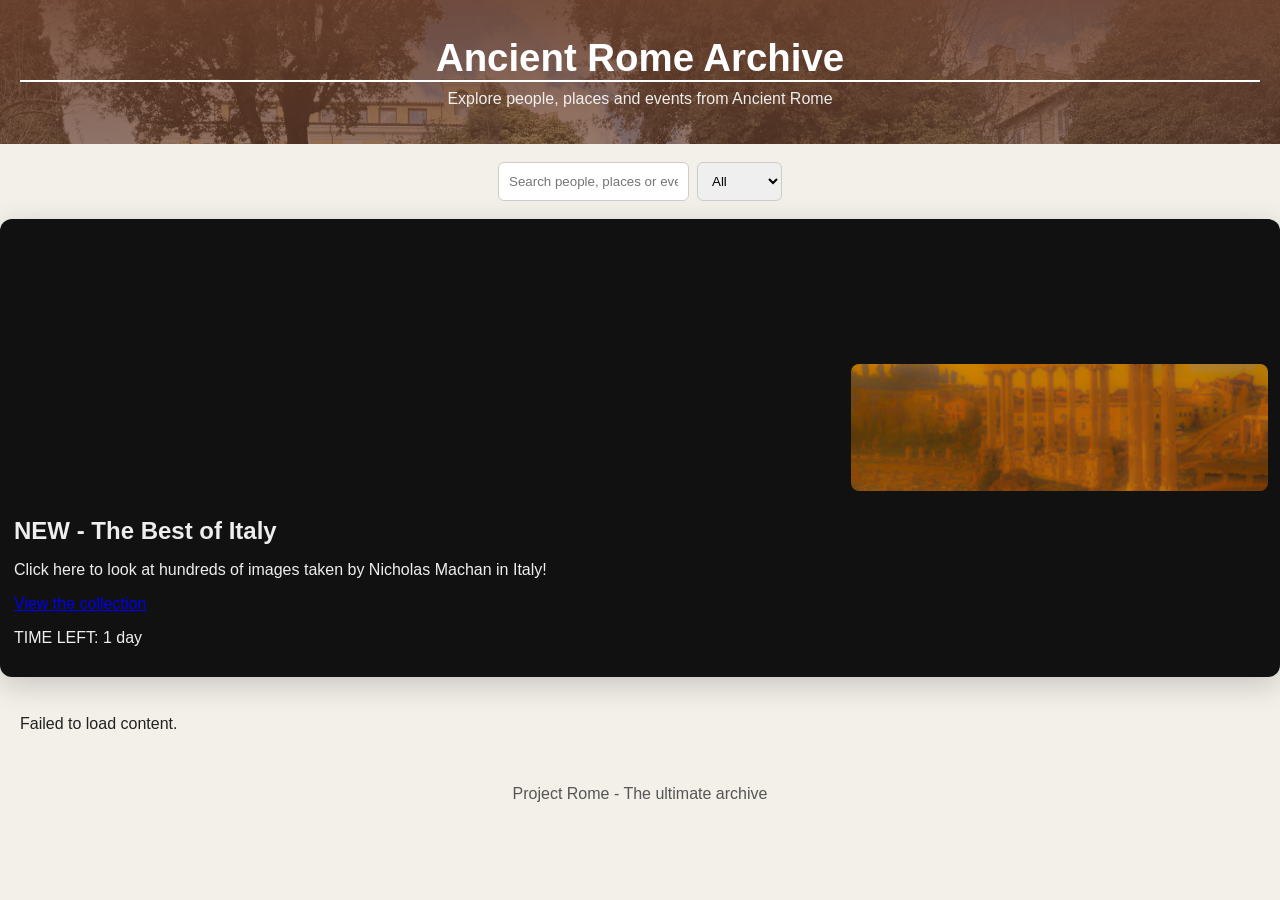
==== index.html @ fe8bfc0a "Add files via upload" ====
<!doctype html>
<html lang="en">
<head>
  <meta charset="utf-8" />
  <meta name="viewport" content="width=device-width,initial-scale=1" />
  <title>Ancient Rome Archive</title>
  <link rel="stylesheet" href="styles.css" />
  <link rel="stylesheet" href="private.css" />
</head>
<body>
  <header class="site-header">
    <h1>Ancient Rome Archive</h1>
    <p class="tag">Explore people, places and events from Ancient Rome</p>
  </header>

  <main>
    <div class="controls">
      <input id="search" placeholder="Search people, places or events..." />
      <select id="filter">
        <option value="all">All</option>
        <option value="person">Person</option>
        <option value="place">Place</option>
        <option value="event">Event</option>
      </select>
    </div>

    <section class="hero-card" aria-label="Colosseum image collage">
      <div class="hero-item" data-src="coloseum1.png" title="The best of italy" style="display:grid;grid-template-columns:2fr 1fr;gap:6px;padding:12px;">
        <div class="collage-large" style="background-image:url('coloseum1.png');background-size:cover;background-position:center;border-radius:8px;min-height:260px"></div>
        <div class="collage-right" style="display:grid;gap:6px">
          <div class="collage-small" data-src="back2.png" style="background-image:url('back2.png');background-size:cover;background-position:center;border-radius:8px;min-height:126px"></div>
          <div class="collage-small" data-src="background.png" style="background-image:url('background.png');background-size:cover;background-position:center;border-radius:8px;min-height:126px"></div>
        </div>
      </div>
      <div class="hero-caption">
        <h2>NEW - The Best of Italy</h2>
        <p>Click here to look at hundreds of images taken by Nicholas Machan in Italy!</p>
        <p><a href="soon.html">View the collection</a></p>
        <p>TIME LEFT: 1 day</p>
      </div>
    </section>

    <section id="cards" class="grid">
      <!-- Cards are generated by script -->
    </section>
  </main>

  <footer>
    <p>Project Rome - The ultimate archive</p>
  </footer>

  <script src="app.js"></script>
  <script>
    // Simple modal image viewer for hero items
    (function(){
      function openImage(src){
        const overlay = document.createElement('div');
        overlay.className = 'img-overlay';
        overlay.innerHTML = `<div class="close">✕</div><img src="${src}" alt="" />`;
        overlay.addEventListener('click', e=>{ if(e.target === overlay || e.target.classList.contains('close')) overlay.remove(); });
        document.body.appendChild(overlay);
        window.addEventListener('keydown', function esc(e){ if(e.key === 'Escape'){ overlay.remove(); window.removeEventListener('keydown', esc); } });
      }

      // Attach clicks to the entire collage card and the inner small images
      document.querySelectorAll('.hero-item, .collage-small').forEach(el=>{
        el.addEventListener('click', (e)=>{
          // prefer the element's own data-src if present (this allows small images to open themselves)
          const target = e.currentTarget;
          const src = target.getAttribute('data-src') || (target.style.backgroundImage && target.style.backgroundImage.slice(5,-2)) || 'media/coloseum1.png';
          openImage(src);
        });
      });
    })();
  </script>
</body>
</html>
---- styles.css ----
/* Basic, lightweight styling */
:root{--bg:#f3efe9;--card:#fff;--accent:#6b3f2a}
*{box-sizing:border-box}
body{font-family:Segoe UI, Roboto, Arial, sans-serif;margin:0;background:var(--bg);color:#222; background-image: url('back2.png');}
.site-header{background:linear-gradient(180deg,rgba(107,63,42,0.9),rgba(107,63,42,0.7)),url('homelander.png');background-size:cover;padding:36px 20px;color:#fff;text-align:center}
.site-header h1{margin:0 0 8px;font-size:clamp(1.4rem,3vw,2.4rem);border: #222;border-bottom: 2px solid;}
.tag{opacity:.9;margin:0}
.controls{display:flex;gap:8px;padding:18px;justify-content:center}
.controls input, .controls select{padding:10px;border-radius:6px;border:1px solid #ccc}
.grid{display:grid;gap:18px;padding:20px;grid-template-columns:repeat(auto-fit,minmax(220px,1fr))}
.card{background:var(--card);padding:14px;border-radius:10px;box-shadow:0 6px 18px rgba(0,0,0,0.07);display:flex;flex-direction:column;gap:10px}
.card img{width:100%;height:140px;object-fit:cover;border-radius:8px}
.card h3{margin:0;font-size:1.05rem}
.card p{margin:0;color:#444;font-size:.95rem}
.card .meta{font-size:.85rem;color:#777}
.card a{display:inline-block;margin-top:auto;padding:8px 10px;background:var(--accent);color:#fff;text-decoration:none;border-radius:6px}
footer{text-align:center;padding:16px;color:#555}
@media (max-width:480px){.controls{flex-direction:column;padding:12px}}
---- private.css ----
.hero-card{width:100%;border-radius:12px;overflow:hidden;margin:0 0 18px;box-shadow:0 8px 30px rgba(0,0,0,0.18);background:#111}
.hero-grid{display:grid;grid-template-columns:1fr 1fr;grid-auto-rows:120px;gap:6px}
.hero-grid .col{display:grid;gap:6px}
.hero-item{background-size:cover;background-position:center;height:100%;min-height:120px;border-radius:6px;cursor:pointer;transition:transform .25s, box-shadow .25s}
.hero-item:hover{transform:scale(1.02);box-shadow:0 10px 30px rgba(0,0,0,0.35)}
.hero-grid .large{grid-row:span 2;min-height:260px}
.hero-caption{padding:14px;background:linear-gradient(180deg, rgba(0,0,0,0.0), rgba(0,0,0,0.02));color:#eee}
.hero-caption h2{margin:0 0 6px}
/* Simple modal viewer */
.img-overlay{position:fixed;inset:0;background:rgba(0,0,0,0.85);display:flex;align-items:center;justify-content:center;z-index:9999}
.img-overlay img{max-width:95%;max-height:90%;border-radius:6px;box-shadow:0 14px 60px rgba(0,0,0,0.6)}
.img-overlay .close{position:fixed;top:18px;right:20px;color:#fff;font-size:20px;background:rgba(0,0,0,0.4);padding:6px 10px;border-radius:6px;cursor:pointer}
@media(min-width:900px){.hero-grid{grid-template-columns:1fr 1fr  }}
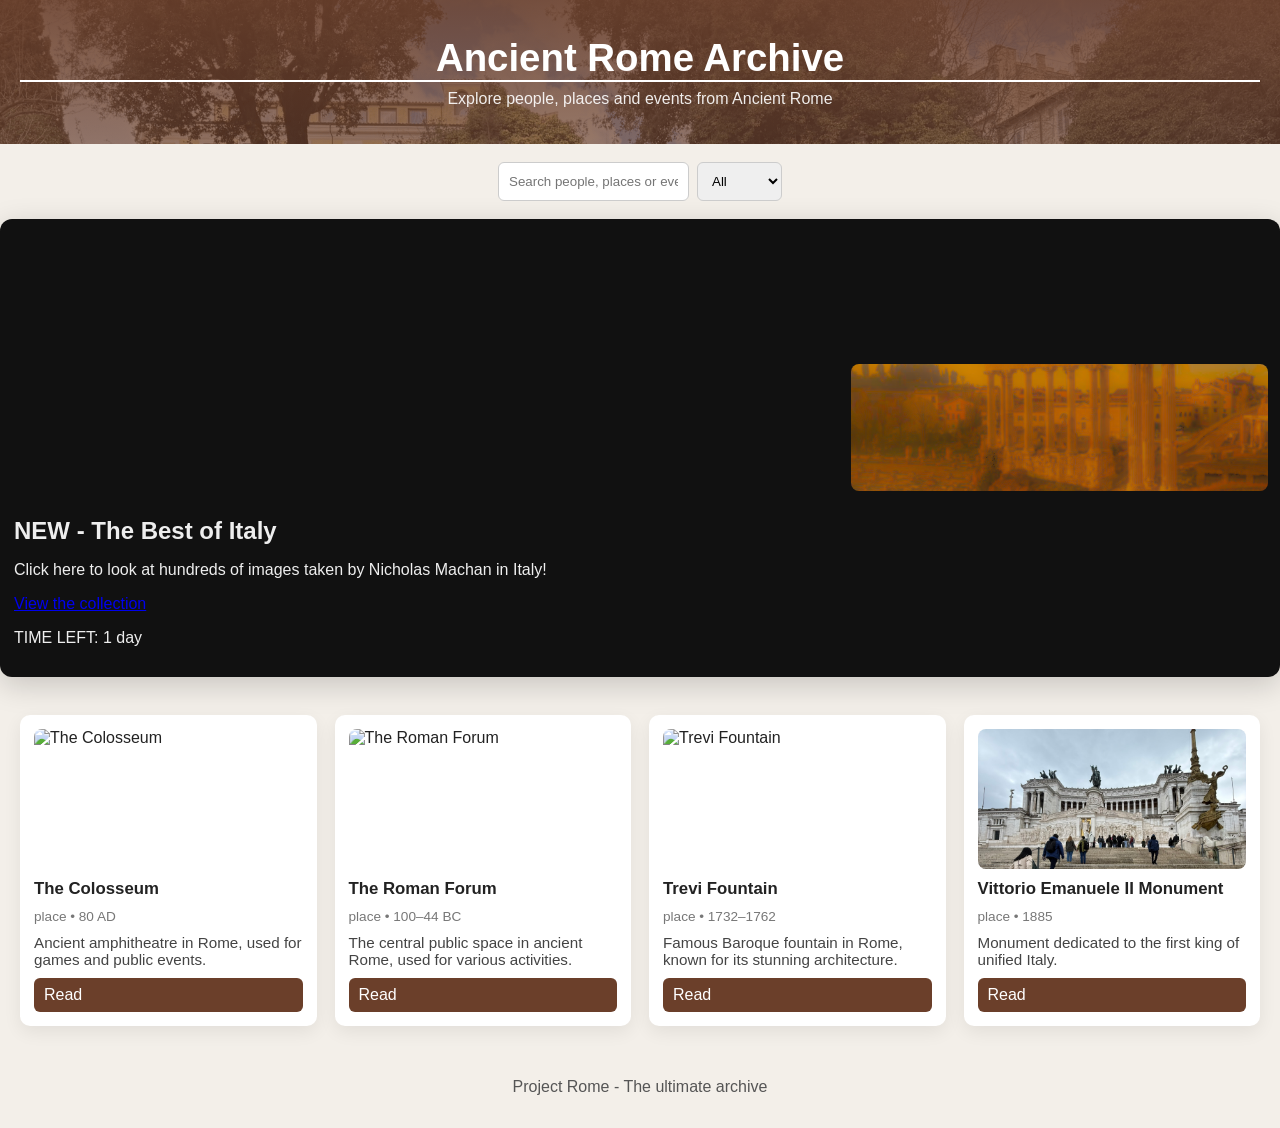
==== commit 342a7835: "Update index.html" ====
--- a/index.html
+++ b/index.html
@@ -67,7 +67,7 @@
         el.addEventListener('click', (e)=>{
           // prefer the element's own data-src if present (this allows small images to open themselves)
           const target = e.currentTarget;
-          const src = target.getAttribute('data-src') || (target.style.backgroundImage && target.style.backgroundImage.slice(5,-2)) || 'media/coloseum1.png';
+          const src = target.getAttribute('data-src') || (target.style.backgroundImage && target.style.backgroundImage.slice(5,-2)) || 'coloseum1.png';
           openImage(src);
         });
       });
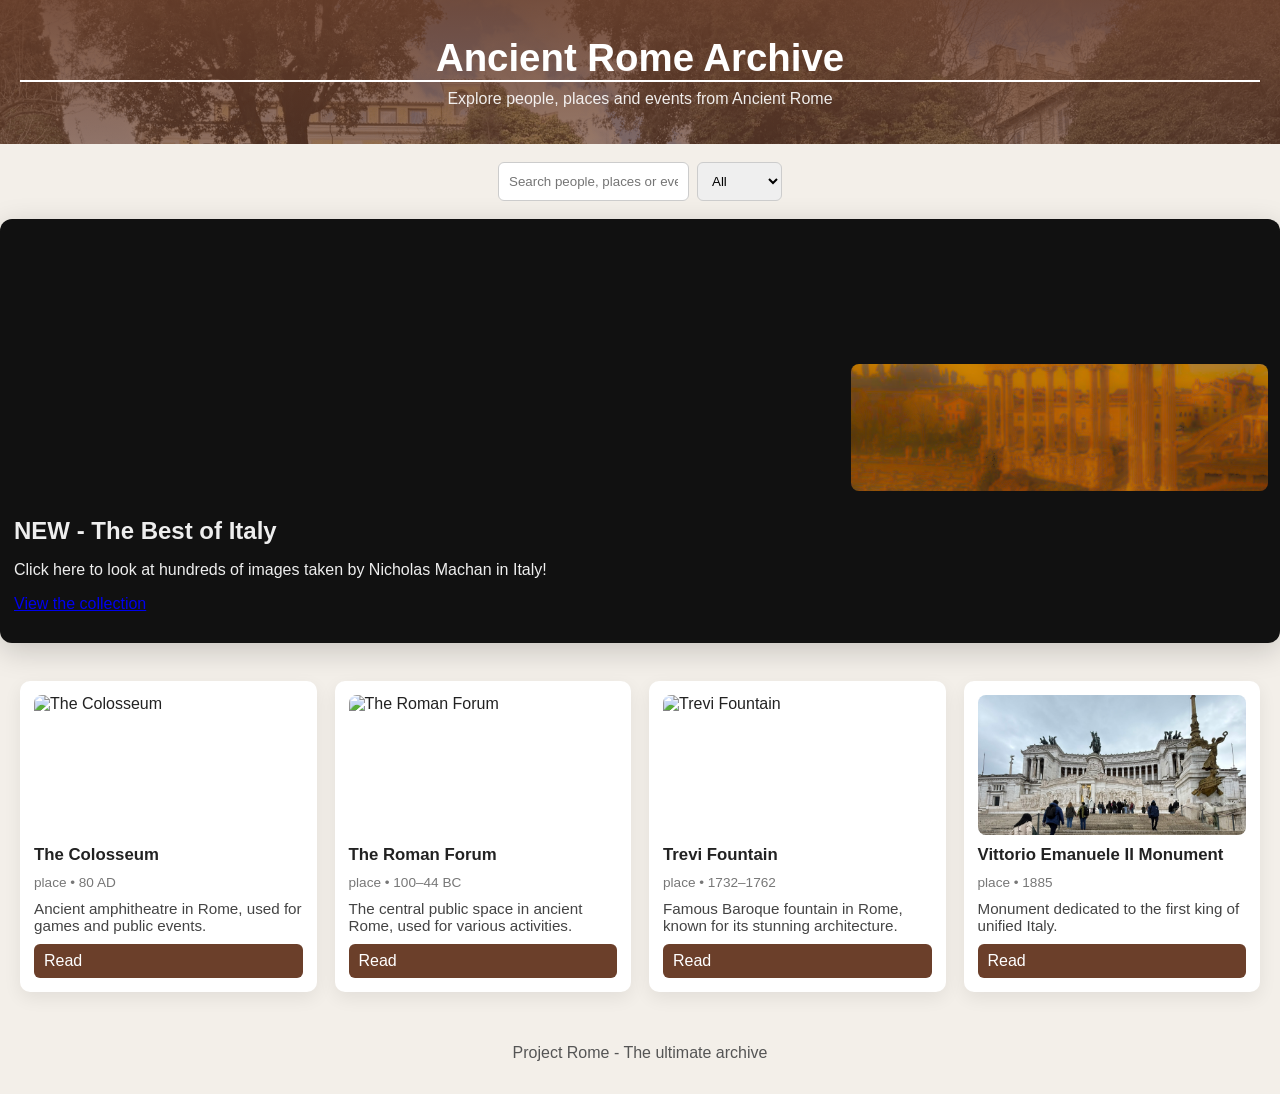
==== commit 876fecd3: "Update index.html" ====
--- a/index.html
+++ b/index.html
@@ -35,8 +35,7 @@
       <div class="hero-caption">
         <h2>NEW - The Best of Italy</h2>
         <p>Click here to look at hundreds of images taken by Nicholas Machan in Italy!</p>
-        <p><a href="soon.html">View the collection</a></p>
-        <p>TIME LEFT: 1 day</p>
+        <p><a href="gallery.html">View the collection</a></p>
       </div>
     </section>
 
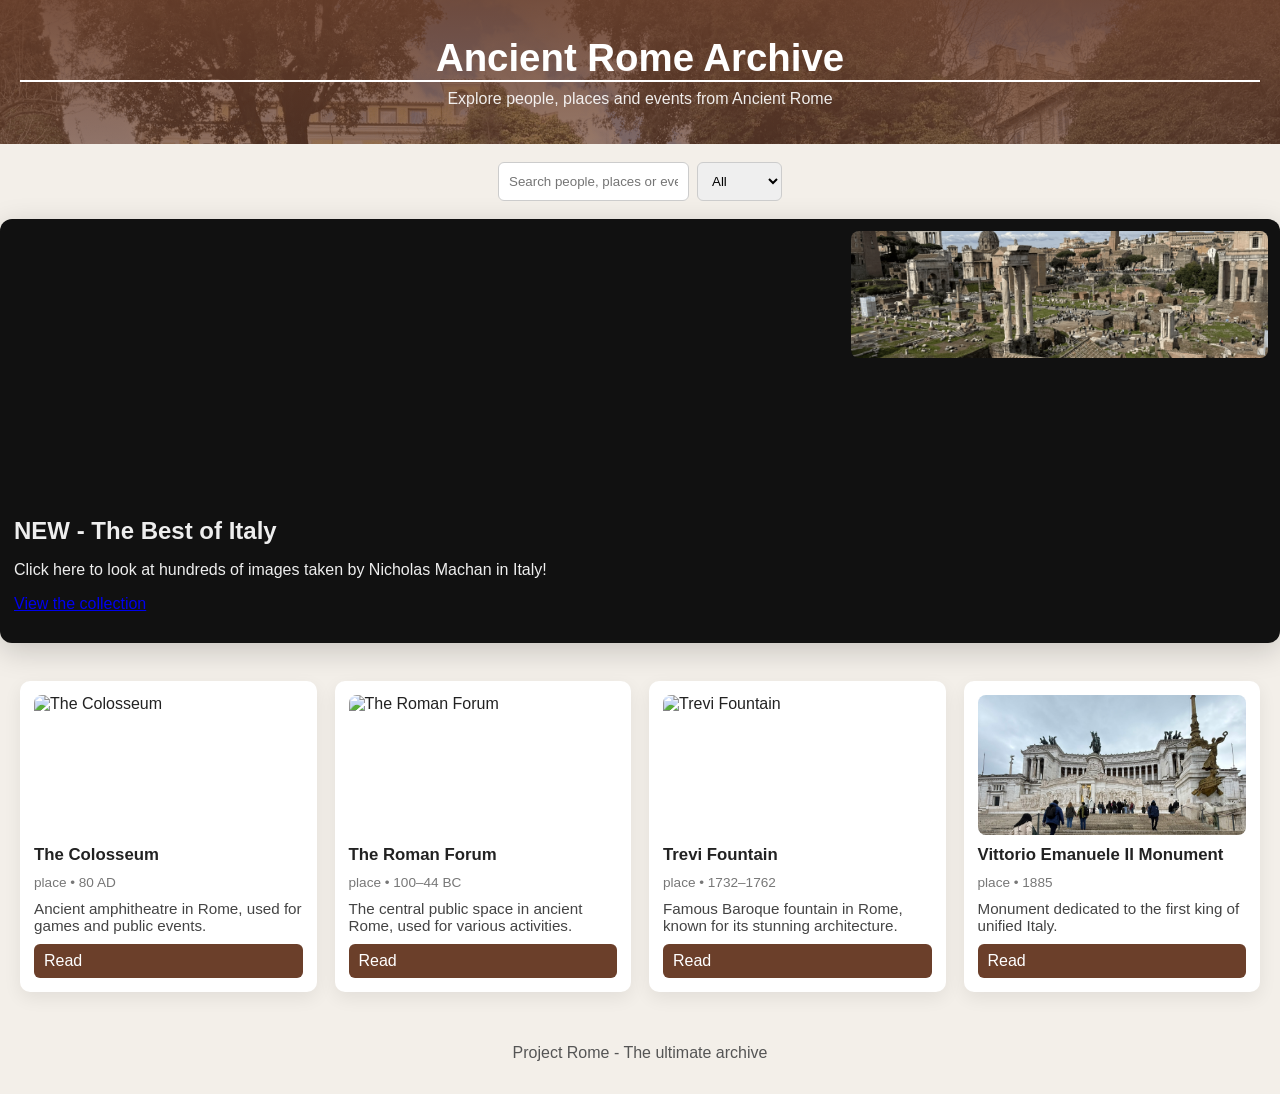
==== commit 000eecdc: "Update index.html" ====
--- a/index.html
+++ b/index.html
@@ -28,8 +28,8 @@
       <div class="hero-item" data-src="coloseum1.png" title="The best of italy" style="display:grid;grid-template-columns:2fr 1fr;gap:6px;padding:12px;">
         <div class="collage-large" style="background-image:url('coloseum1.png');background-size:cover;background-position:center;border-radius:8px;min-height:260px"></div>
         <div class="collage-right" style="display:grid;gap:6px">
-          <div class="collage-small" data-src="back2.png" style="background-image:url('back2.png');background-size:cover;background-position:center;border-radius:8px;min-height:126px"></div>
-          <div class="collage-small" data-src="background.png" style="background-image:url('background.png');background-size:cover;background-position:center;border-radius:8px;min-height:126px"></div>
+          <div class="collage-small" data-src="forum1.png" style="background-image:url('forum1.png');background-size:cover;background-position:center;border-radius:8px;min-height:126px"></div>
+          <div class="collage-small" data-src="IMG_3257.png" style="background-image:url('IMG_3257.png');background-size:cover;background-position:center;border-radius:8px;min-height:126px"></div>
         </div>
       </div>
       <div class="hero-caption">
@@ -50,7 +50,6 @@
 
   <script src="app.js"></script>
   <script>
-    // Simple modal image viewer for hero items
     (function(){
       function openImage(src){
         const overlay = document.createElement('div');
@@ -61,10 +60,8 @@
         window.addEventListener('keydown', function esc(e){ if(e.key === 'Escape'){ overlay.remove(); window.removeEventListener('keydown', esc); } });
       }
 
-      // Attach clicks to the entire collage card and the inner small images
       document.querySelectorAll('.hero-item, .collage-small').forEach(el=>{
         el.addEventListener('click', (e)=>{
-          // prefer the element's own data-src if present (this allows small images to open themselves)
           const target = e.currentTarget;
           const src = target.getAttribute('data-src') || (target.style.backgroundImage && target.style.backgroundImage.slice(5,-2)) || 'coloseum1.png';
           openImage(src);
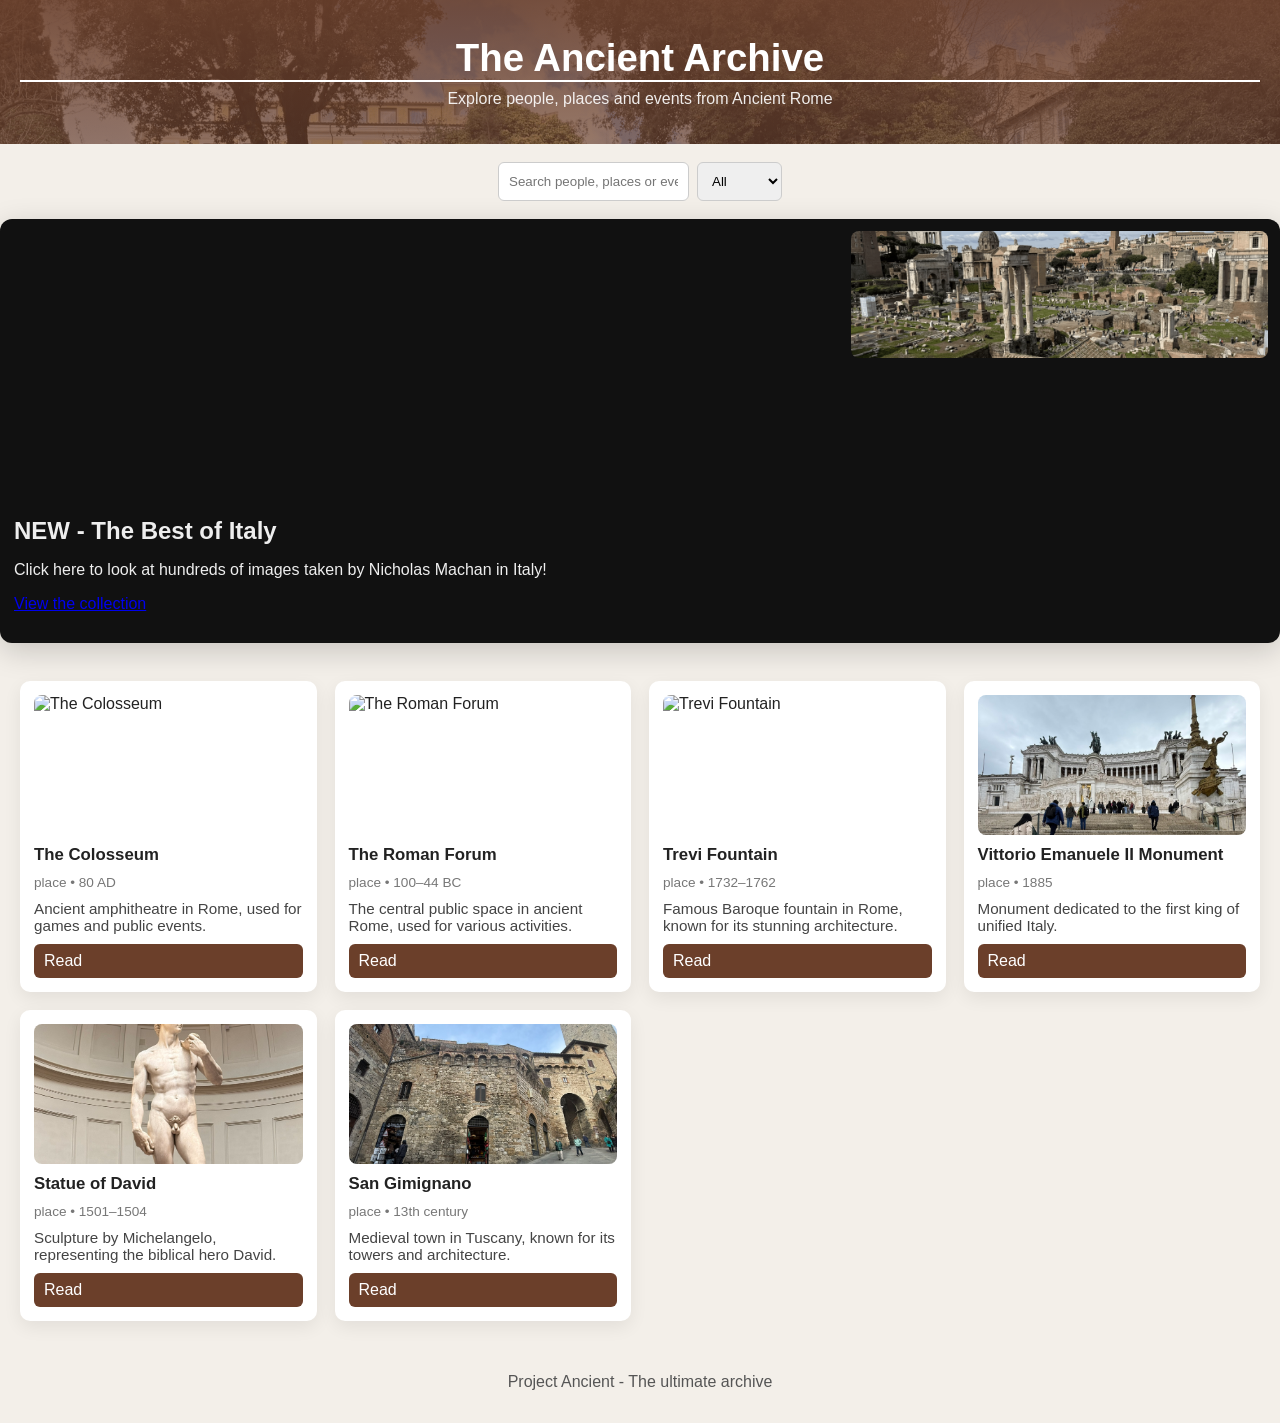
==== commit 1244bb0c: "Update index.html" ====
--- a/index.html
+++ b/index.html
@@ -3,13 +3,13 @@
 <head>
   <meta charset="utf-8" />
   <meta name="viewport" content="width=device-width,initial-scale=1" />
-  <title>Ancient Rome Archive</title>
+  <title>The Ancient Archive</title>
   <link rel="stylesheet" href="styles.css" />
   <link rel="stylesheet" href="private.css" />
 </head>
 <body>
   <header class="site-header">
-    <h1>Ancient Rome Archive</h1>
+    <h1>The Ancient Archive</h1>
     <p class="tag">Explore people, places and events from Ancient Rome</p>
   </header>
 
@@ -45,7 +45,7 @@
   </main>
 
   <footer>
-    <p>Project Rome - The ultimate archive</p>
+    <p>Project Ancient - The ultimate archive</p>
   </footer>
 
   <script src="app.js"></script>
--- a/styles.css
+++ b/styles.css
@@ -7,8 +7,12 @@
 .tag{opacity:.9;margin:0}
 .controls{display:flex;gap:8px;padding:18px;justify-content:center}
 .controls input, .controls select{padding:10px;border-radius:6px;border:1px solid #ccc}
-.grid{display:grid;gap:18px;padding:20px;grid-template-columns:repeat(auto-fit,minmax(220px,1fr))}
-.card{background:var(--card);padding:14px;border-radius:10px;box-shadow:0 6px 18px rgba(0,0,0,0.07);display:flex;flex-direction:column;gap:10px}
+.grid{
+  display:grid;
+  gap:18px;
+  padding:20px;
+  grid-template-columns: repeat(4, 1fr);
+}.card{background:var(--card);padding:14px;border-radius:10px;box-shadow:0 6px 18px rgba(0,0,0,0.07);display:flex;flex-direction:column;gap:10px}
 .card img{width:100%;height:140px;object-fit:cover;border-radius:8px}
 .card h3{margin:0;font-size:1.05rem}
 .card p{margin:0;color:#444;font-size:.95rem}
